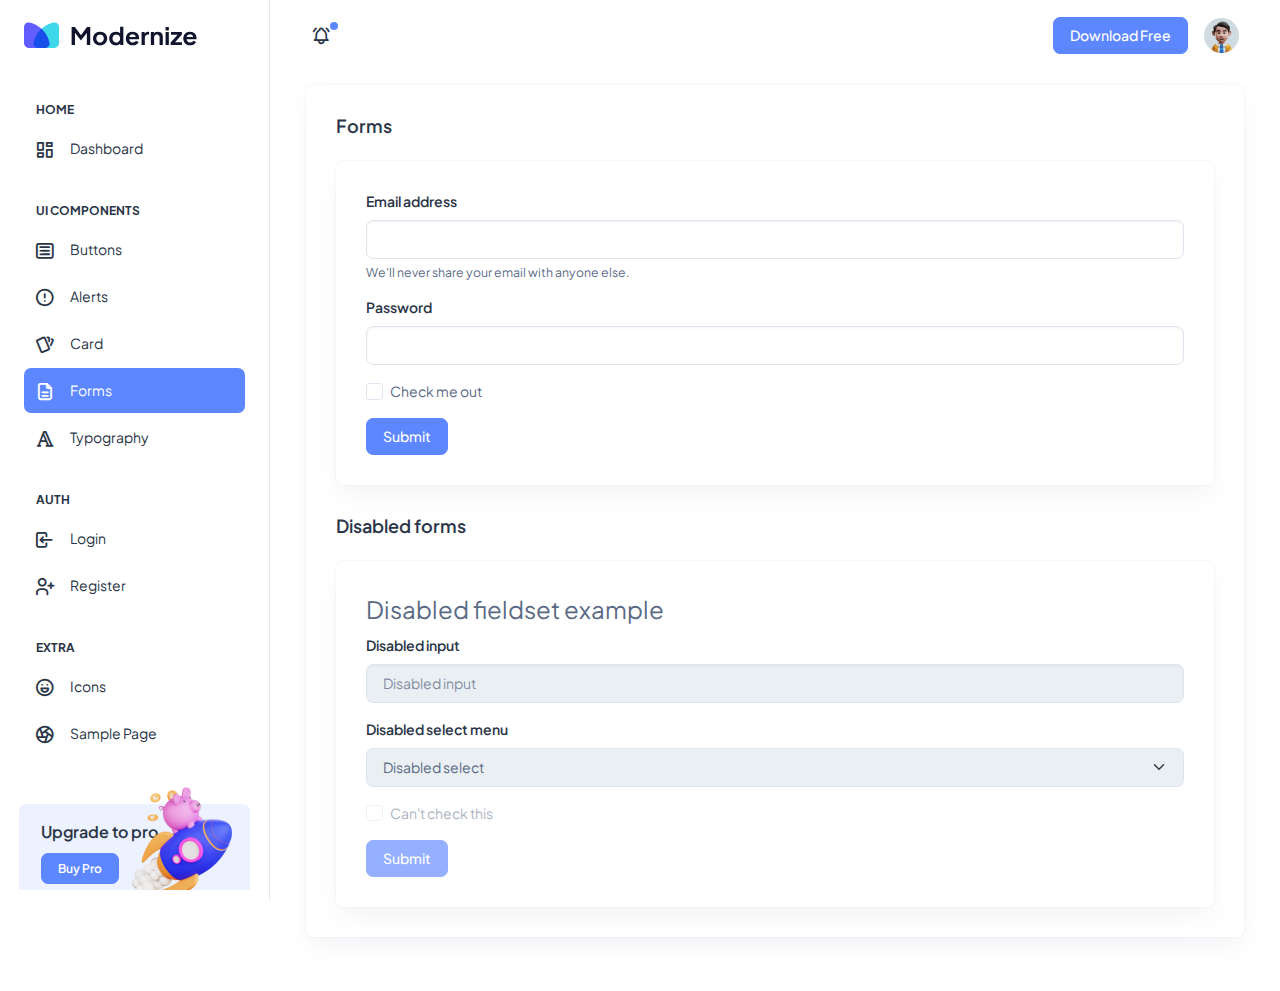
==== Admint/html/ui-forms.html @ d42d42e7 "admin" ====
<!doctype html>
<html lang="en">

<head>
  <meta charset="utf-8">
  <meta name="viewport" content="width=device-width, initial-scale=1">
  <title>Modernize Free</title>
  <link rel="shortcut icon" type="image/png" href="../assets/images/logos/favicon.png" />
  <link rel="stylesheet" href="../assets/css/styles.min.css" />
</head>

<body>
  <!--  Body Wrapper -->
  <div class="page-wrapper" id="main-wrapper" data-layout="vertical" data-navbarbg="skin6" data-sidebartype="full"
    data-sidebar-position="fixed" data-header-position="fixed">
    <!-- Sidebar Start -->
    <aside class="left-sidebar">
      <!-- Sidebar scroll-->
      <div>
        <div class="brand-logo d-flex align-items-center justify-content-between">
          <a href="./index.html" class="text-nowrap logo-img">
            <img src="../assets/images/logos/dark-logo.svg" width="180" alt="" />
          </a>
          <div class="close-btn d-xl-none d-block sidebartoggler cursor-pointer" id="sidebarCollapse">
            <i class="ti ti-x fs-8"></i>
          </div>
        </div>
        <!-- Sidebar navigation-->
        <nav class="sidebar-nav scroll-sidebar" data-simplebar="">
          <ul id="sidebarnav">
            <li class="nav-small-cap">
              <i class="ti ti-dots nav-small-cap-icon fs-4"></i>
              <span class="hide-menu">Home</span>
            </li>
            <li class="sidebar-item">
              <a class="sidebar-link" href="./index.html" aria-expanded="false">
                <span>
                  <i class="ti ti-layout-dashboard"></i>
                </span>
                <span class="hide-menu">Dashboard</span>
              </a>
            </li>
            <li class="nav-small-cap">
              <i class="ti ti-dots nav-small-cap-icon fs-4"></i>
              <span class="hide-menu">UI COMPONENTS</span>
            </li>
            <li class="sidebar-item">
              <a class="sidebar-link" href="./ui-buttons.html" aria-expanded="false">
                <span>
                  <i class="ti ti-article"></i>
                </span>
                <span class="hide-menu">Buttons</span>
              </a>
            </li>
            <li class="sidebar-item">
              <a class="sidebar-link" href="./ui-alerts.html" aria-expanded="false">
                <span>
                  <i class="ti ti-alert-circle"></i>
                </span>
                <span class="hide-menu">Alerts</span>
              </a>
            </li>
            <li class="sidebar-item">
              <a class="sidebar-link" href="./ui-card.html" aria-expanded="false">
                <span>
                  <i class="ti ti-cards"></i>
                </span>
                <span class="hide-menu">Card</span>
              </a>
            </li>
            <li class="sidebar-item">
              <a class="sidebar-link" href="./ui-forms.html" aria-expanded="false">
                <span>
                  <i class="ti ti-file-description"></i>
                </span>
                <span class="hide-menu">Forms</span>
              </a>
            </li>
            <li class="sidebar-item">
              <a class="sidebar-link" href="./ui-typography.html" aria-expanded="false">
                <span>
                  <i class="ti ti-typography"></i>
                </span>
                <span class="hide-menu">Typography</span>
              </a>
            </li>
            <li class="nav-small-cap">
              <i class="ti ti-dots nav-small-cap-icon fs-4"></i>
              <span class="hide-menu">AUTH</span>
            </li>
            <li class="sidebar-item">
              <a class="sidebar-link" href="./authentication-login.html" aria-expanded="false">
                <span>
                  <i class="ti ti-login"></i>
                </span>
                <span class="hide-menu">Login</span>
              </a>
            </li>
            <li class="sidebar-item">
              <a class="sidebar-link" href="./authentication-register.html" aria-expanded="false">
                <span>
                  <i class="ti ti-user-plus"></i>
                </span>
                <span class="hide-menu">Register</span>
              </a>
            </li>
            <li class="nav-small-cap">
              <i class="ti ti-dots nav-small-cap-icon fs-4"></i>
              <span class="hide-menu">EXTRA</span>
            </li>
            <li class="sidebar-item">
              <a class="sidebar-link" href="./icon-tabler.html" aria-expanded="false">
                <span>
                  <i class="ti ti-mood-happy"></i>
                </span>
                <span class="hide-menu">Icons</span>
              </a>
            </li>
            <li class="sidebar-item">
              <a class="sidebar-link" href="./sample-page.html" aria-expanded="false">
                <span>
                  <i class="ti ti-aperture"></i>
                </span>
                <span class="hide-menu">Sample Page</span>
              </a>
            </li>
          </ul>
          <div class="unlimited-access hide-menu bg-light-primary position-relative mb-7 mt-5 rounded">
            <div class="d-flex">
              <div class="unlimited-access-title me-3">
                <h6 class="fw-semibold fs-4 mb-6 text-dark w-85">Upgrade to pro</h6>
                <a href="https://adminmart.com/product/modernize-bootstrap-5-admin-template/" target="_blank" class="btn btn-primary fs-2 fw-semibold lh-sm">Buy Pro</a>
              </div>
              <div class="unlimited-access-img">
                <img src="../assets/images/backgrounds/rocket.png" alt="" class="img-fluid">
              </div>
            </div>
          </div>
        </nav>
        <!-- End Sidebar navigation -->
      </div>
      <!-- End Sidebar scroll-->
    </aside>
    <!--  Sidebar End -->
    <!--  Main wrapper -->
    <div class="body-wrapper">
      <!--  Header Start -->
      <header class="app-header">
        <nav class="navbar navbar-expand-lg navbar-light">
          <ul class="navbar-nav">
            <li class="nav-item d-block d-xl-none">
              <a class="nav-link sidebartoggler nav-icon-hover" id="headerCollapse" href="javascript:void(0)">
                <i class="ti ti-menu-2"></i>
              </a>
            </li>
            <li class="nav-item">
              <a class="nav-link nav-icon-hover" href="javascript:void(0)">
                <i class="ti ti-bell-ringing"></i>
                <div class="notification bg-primary rounded-circle"></div>
              </a>
            </li>
          </ul>
          <div class="navbar-collapse justify-content-end px-0" id="navbarNav">
            <ul class="navbar-nav flex-row ms-auto align-items-center justify-content-end">
              <a href="https://adminmart.com/product/modernize-free-bootstrap-admin-dashboard/" target="_blank" class="btn btn-primary">Download Free</a>
              <li class="nav-item dropdown">
                <a class="nav-link nav-icon-hover" href="javascript:void(0)" id="drop2" data-bs-toggle="dropdown"
                  aria-expanded="false">
                  <img src="../assets/images/profile/user-1.jpg" alt="" width="35" height="35" class="rounded-circle">
                </a>
                <div class="dropdown-menu dropdown-menu-end dropdown-menu-animate-up" aria-labelledby="drop2">
                  <div class="message-body">
                    <a href="javascript:void(0)" class="d-flex align-items-center gap-2 dropdown-item">
                      <i class="ti ti-user fs-6"></i>
                      <p class="mb-0 fs-3">My Profile</p>
                    </a>
                    <a href="javascript:void(0)" class="d-flex align-items-center gap-2 dropdown-item">
                      <i class="ti ti-mail fs-6"></i>
                      <p class="mb-0 fs-3">My Account</p>
                    </a>
                    <a href="javascript:void(0)" class="d-flex align-items-center gap-2 dropdown-item">
                      <i class="ti ti-list-check fs-6"></i>
                      <p class="mb-0 fs-3">My Task</p>
                    </a>
                    <a href="./authentication-login.html" class="btn btn-outline-primary mx-3 mt-2 d-block">Logout</a>
                  </div>
                </div>
              </li>
            </ul>
          </div>
        </nav>
      </header>
      <!--  Header End -->
      <div class="container-fluid">
        <div class="container-fluid">
          <div class="card">
            <div class="card-body">
              <h5 class="card-title fw-semibold mb-4">Forms</h5>
              <div class="card">
                <div class="card-body">
                  <form>
                    <div class="mb-3">
                      <label for="exampleInputEmail1" class="form-label">Email address</label>
                      <input type="email" class="form-control" id="exampleInputEmail1" aria-describedby="emailHelp">
                      <div id="emailHelp" class="form-text">We'll never share your email with anyone else.</div>
                    </div>
                    <div class="mb-3">
                      <label for="exampleInputPassword1" class="form-label">Password</label>
                      <input type="password" class="form-control" id="exampleInputPassword1">
                    </div>
                    <div class="mb-3 form-check">
                      <input type="checkbox" class="form-check-input" id="exampleCheck1">
                      <label class="form-check-label" for="exampleCheck1">Check me out</label>
                    </div>
                    <button type="submit" class="btn btn-primary">Submit</button>
                  </form>
                </div>
              </div>
              <h5 class="card-title fw-semibold mb-4">Disabled forms</h5>
              <div class="card mb-0">
                <div class="card-body">
                  <form>
                    <fieldset disabled>
                      <legend>Disabled fieldset example</legend>
                      <div class="mb-3">
                        <label for="disabledTextInput" class="form-label">Disabled input</label>
                        <input type="text" id="disabledTextInput" class="form-control" placeholder="Disabled input">
                      </div>
                      <div class="mb-3">
                        <label for="disabledSelect" class="form-label">Disabled select menu</label>
                        <select id="disabledSelect" class="form-select">
                          <option>Disabled select</option>
                        </select>
                      </div>
                      <div class="mb-3">
                        <div class="form-check">
                          <input class="form-check-input" type="checkbox" id="disabledFieldsetCheck" disabled>
                          <label class="form-check-label" for="disabledFieldsetCheck">
                            Can't check this
                          </label>
                        </div>
                      </div>
                      <button type="submit" class="btn btn-primary">Submit</button>
                    </fieldset>
                  </form>
                </div>
              </div>
            </div>
          </div>
        </div>
      </div>
    </div>
  </div>
  <script src="../assets/libs/jquery/dist/jquery.min.js"></script>
  <script src="../assets/libs/bootstrap/dist/js/bootstrap.bundle.min.js"></script>
  <script src="../assets/js/sidebarmenu.js"></script>
  <script src="../assets/js/app.min.js"></script>
  <script src="../assets/libs/simplebar/dist/simplebar.js"></script>
</body>

</html>
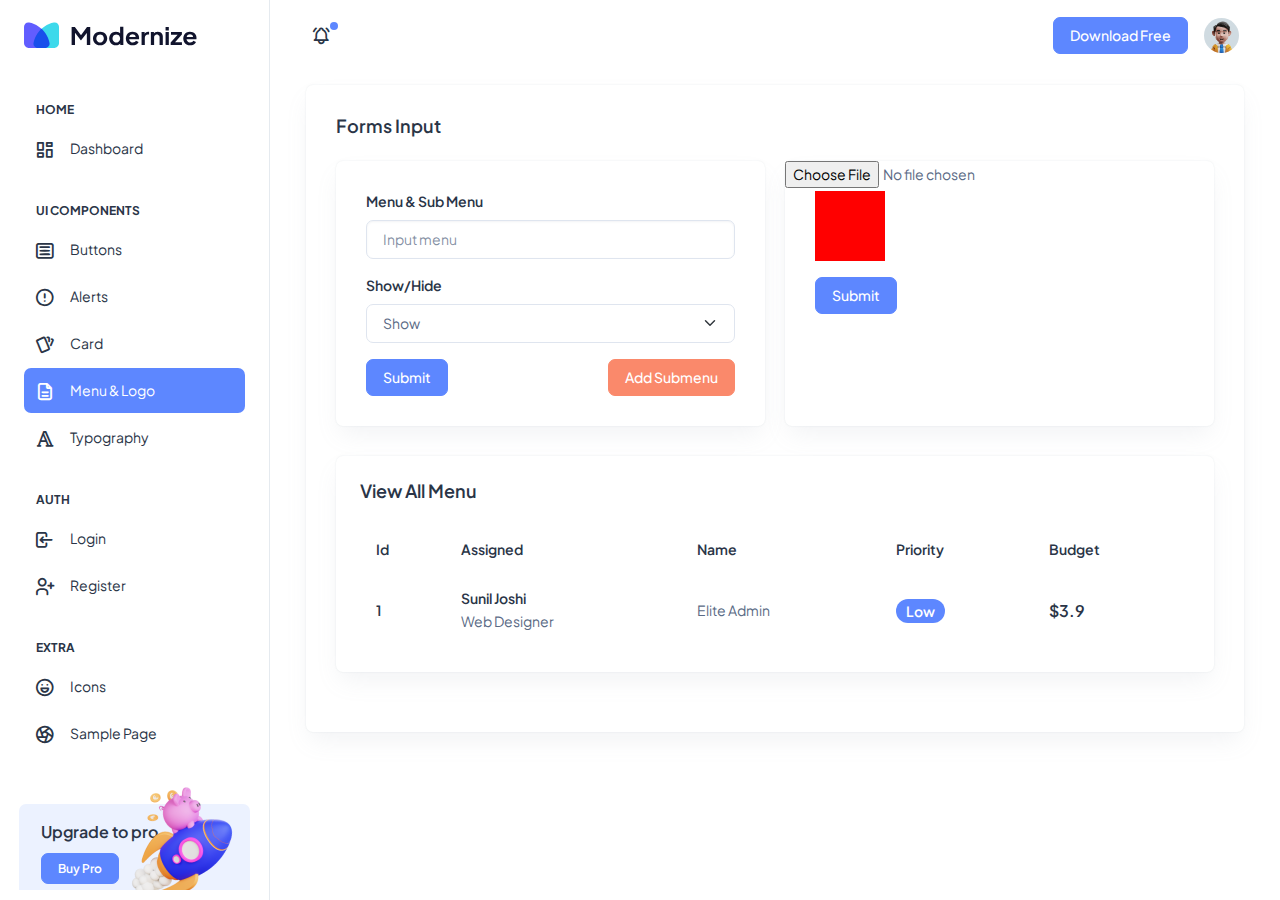
==== commit 7e2d807b: "admin dashbaod" ====
--- a/Admint/html/ui-forms.html
+++ b/Admint/html/ui-forms.html
@@ -7,6 +7,7 @@
   <title>Modernize Free</title>
   <link rel="shortcut icon" type="image/png" href="../assets/images/logos/favicon.png" />
   <link rel="stylesheet" href="../assets/css/styles.min.css" />
+  <link rel="stylesheet" href="../assets/css/index.css" />
 </head>
 
 <body>
@@ -73,7 +74,7 @@
                 <span>
                   <i class="ti ti-file-description"></i>
                 </span>
-                <span class="hide-menu">Forms</span>
+                <span class="hide-menu">Menu & Logo</span>
               </a>
             </li>
             <li class="sidebar-item">
@@ -195,54 +196,232 @@
         <div class="container-fluid">
           <div class="card">
             <div class="card-body">
-              <h5 class="card-title fw-semibold mb-4">Forms</h5>
-              <div class="card">
+              <h5 class="card-title fw-semibold mb-4">Forms Input</h5>
+              <div style="display: flex;gap: 20px;">
+              <div class="card" style="width: 50%;">
                 <div class="card-body">
-                  <form>
+                  <!-- <form> -->
+                    <div class="mb-3">
+                      <label for="exampleInputEmail1" class="form-label">Menu & Sub Menu</label>
+                      <input type="text" class="form-control" id="exampleInputEmail1" placeholder="Input menu" aria-describedby="emailHelp">
+                    </div>
+                    <div class="mb-3">
+                      <label for="exampleInputEmail1" class="form-label">Show/Hide</label>
+                      <select class="form-select" aria-label="Default select example">
+                        <option value="2">Show</option>
+                        <option value="1">Hide</option>
+                      </select>
+                    </div>
+                    <button type="submit" class="btn btn-primary">Submit</button>
+                    <button style="float: right;" id="subMenu" type="submit" class="btn btn-danger">Add Submenu</button>
+                  <!-- </form> -->
+                </div>
+              </div>
+              <div class="card" style="width: 50%;">
+                <div class="card-body">
+                  <!-- <form>
                     <div class="mb-3">
                       <label for="exampleInputEmail1" class="form-label">Email address</label>
                       <input type="email" class="form-control" id="exampleInputEmail1" aria-describedby="emailHelp">
-                      <div id="emailHelp" class="form-text">We'll never share your email with anyone else.</div>
                     </div>
                     <div class="mb-3">
                       <label for="exampleInputPassword1" class="form-label">Password</label>
                       <input type="password" class="form-control" id="exampleInputPassword1">
                     </div>
-                    <div class="mb-3 form-check">
-                      <input type="checkbox" class="form-check-input" id="exampleCheck1">
-                      <label class="form-check-label" for="exampleCheck1">Check me out</label>
-                    </div>
                     <button type="submit" class="btn btn-primary">Submit</button>
-                  </form>
+                  </form> -->
+                  <div id="img_box">
+                  </div>
+                  <input type="file" name="" id="img_box1">
+                  <div class="mt-3"> 
+                    <button type="submit" class="btn btn-primary">Submit</button>
+                  </div>
                 </div>
               </div>
-              <h5 class="card-title fw-semibold mb-4">Disabled forms</h5>
-              <div class="card mb-0">
-                <div class="card-body">
-                  <form>
-                    <fieldset disabled>
-                      <legend>Disabled fieldset example</legend>
-                      <div class="mb-3">
-                        <label for="disabledTextInput" class="form-label">Disabled input</label>
-                        <input type="text" id="disabledTextInput" class="form-control" placeholder="Disabled input">
-                      </div>
-                      <div class="mb-3">
-                        <label for="disabledSelect" class="form-label">Disabled select menu</label>
-                        <select id="disabledSelect" class="form-select">
-                          <option>Disabled select</option>
-                        </select>
-                      </div>
-                      <div class="mb-3">
-                        <div class="form-check">
-                          <input class="form-check-input" type="checkbox" id="disabledFieldsetCheck" disabled>
-                          <label class="form-check-label" for="disabledFieldsetCheck">
-                            Can't check this
-                          </label>
-                        </div>
-                      </div>
-                      <button type="submit" class="btn btn-primary">Submit</button>
-                    </fieldset>
-                  </form>
+            </div>
+            <!-- view  -->
+              <div class="card w-100">
+                <div class="card-body p-4">
+                  <h5 class="card-title fw-semibold mb-4">View All Menu</h5>
+                  <div class="table-responsive">
+                    <table class="table text-nowrap mb-0 align-middle">
+                      <thead class="text-dark fs-4">
+                        <tr>
+                          <th class="border-bottom-0">
+                            <h6 class="fw-semibold mb-0">Id</h6>
+                          </th>
+                          <th class="border-bottom-0">
+                            <h6 class="fw-semibold mb-0">Assigned</h6>
+                          </th>
+                          <th class="border-bottom-0">
+                            <h6 class="fw-semibold mb-0">Name</h6>
+                          </th>
+                          <th class="border-bottom-0">
+                            <h6 class="fw-semibold mb-0">Priority</h6>
+                          </th>
+                          <th class="border-bottom-0">
+                            <h6 class="fw-semibold mb-0">Budget</h6>
+                          </th>
+                        </tr>
+                      </thead>
+                      <tbody>
+                        <tr>
+                          <td class="border-bottom-0"><h6 class="fw-semibold mb-0">1</h6></td>
+                          <td class="border-bottom-0">
+                              <h6 class="fw-semibold mb-1">Sunil Joshi</h6>
+                              <span class="fw-normal">Web Designer</span>                          
+                          </td>
+                          <td class="border-bottom-0">
+                            <p class="mb-0 fw-normal">Elite Admin</p>
+                          </td>
+                          <td class="border-bottom-0">
+                            <div class="d-flex align-items-center gap-2">
+                              <span class="badge bg-primary rounded-3 fw-semibold">Low</span>
+                            </div>
+                          </td>
+                          <td class="border-bottom-0">
+                            <h6 class="fw-semibold mb-0 fs-4">$3.9</h6>
+                          </td>
+                        </tr> 
+                        <!-- <tr>
+                          <td class="border-bottom-0"><h6 class="fw-semibold mb-0">2</h6></td>
+                          <td class="border-bottom-0">
+                              <h6 class="fw-semibold mb-1">Andrew McDownland</h6>
+                              <span class="fw-normal">Project Manager</span>                          
+                          </td>
+                          <td class="border-bottom-0">
+                            <p class="mb-0 fw-normal">Real Homes WP Theme</p>
+                          </td>
+                          <td class="border-bottom-0">
+                            <div class="d-flex align-items-center gap-2">
+                              <span class="badge bg-secondary rounded-3 fw-semibold">Medium</span>
+                            </div>
+                          </td>
+                          <td class="border-bottom-0">
+                            <h6 class="fw-semibold mb-0 fs-4">$24.5k</h6>
+                          </td>
+                        </tr> 
+                        <tr>
+                          <td class="border-bottom-0"><h6 class="fw-semibold mb-0">3</h6></td>
+                          <td class="border-bottom-0">
+                              <h6 class="fw-semibold mb-1">Christopher Jamil</h6>
+                              <span class="fw-normal">Project Manager</span>                          
+                          </td>
+                          <td class="border-bottom-0">
+                            <p class="mb-0 fw-normal">MedicalPro WP Theme</p>
+                          </td>
+                          <td class="border-bottom-0">
+                            <div class="d-flex align-items-center gap-2">
+                              <span class="badge bg-danger rounded-3 fw-semibold">High</span>
+                            </div>
+                          </td>
+                          <td class="border-bottom-0">
+                            <h6 class="fw-semibold mb-0 fs-4">$12.8k</h6>
+                          </td>
+                        </tr>      
+                        <tr>
+                          <td class="border-bottom-0"><h6 class="fw-semibold mb-0">4</h6></td>
+                          <td class="border-bottom-0">
+                              <h6 class="fw-semibold mb-1">Nirav Joshi</h6>
+                              <span class="fw-normal">Frontend Engineer</span>                          
+                          </td>
+                          <td class="border-bottom-0">
+                            <p class="mb-0 fw-normal">Hosting Press HTML</p>
+                          </td>
+                          <td class="border-bottom-0">
+                            <div class="d-flex align-items-center gap-2">
+                              <span class="badge bg-success rounded-3 fw-semibold">Critical</span>
+                            </div>
+                          </td>
+                          <td class="border-bottom-0">
+                            <h6 class="fw-semibold mb-0 fs-4">$2.4k</h6>
+                          </td>
+                        </tr>                        -->
+                      </tbody>
+                    </table>
+                  </div>
+                </div>
+              </div>
+
+            </div>
+          </div>
+        </div>
+      </div>
+    </div>
+    <!-- sub menu  -->
+    <div class="modal fade" id="sub_menu" data-bs-backdrop="static" data-bs-keyboard="false" tabindex="-1" aria-labelledby="staticBackdropLabel" aria-hidden="true">
+      <div class="modal-dialog" style="max-width: 70% !important;">
+        <div class="modal-content" >
+          <div class="modal-header">
+            <h5 class="modal-title" id="staticBackdropLabel">Add Sub Menu</h5>
+            <button type="button" class="btn-close" data-bs-dismiss="modal" aria-label="Close"></button>
+          </div>
+          <div class="modal-body" style="padding: 15px;">
+            <!-- <form> -->
+              <div>
+                <label for="exampleInputEmail1" class="form-label">Sub Menu</label>
+                <input type="text" class="form-control" id="exampleInputEmail1" placeholder="Input sub menu" aria-describedby="emailHelp">
+              </div>
+              <div>
+                <label for="exampleInputEmail1" class="form-label">Select Menu</label>
+                <select class="form-select" aria-label="Default select example">
+                  <option value="2">Home</option>
+                  <option value="1">Contact</option>
+                </select>
+              </div>
+              <div>
+                <label for="exampleInputEmail1" class="form-label">Show/Hide</label>
+                <select class="form-select" aria-label="Default select example">
+                  <option value="2">Show</option>
+                  <option value="1">Hide</option>
+                </select>
+              </div>
+            <!-- </form> -->
+          </div>
+          <div class="modal-footer" style="padding: 0 15px;display: flex;justify-content: center;">
+            <button type="button" class="btn btn-secondary" data-bs-dismiss="modal">Save</button>
+          </div>
+          <div class="mb-3" style="padding: 15px;">
+            <div class="card w-100">
+              <div class="card-body p-4">
+                <!-- <h5 class="card-title fw-semibold mb-4">View All Sub Menu</h5> -->
+                <div class="table-responsive">
+                  <table class="table text-nowrap mb-0 align-middle">
+                    <thead class="text-dark fs-4">
+                      <tr>
+                        <th class="border-bottom-0">
+                          <h6 class="fw-semibold mb-0">Id</h6>
+                        </th>
+                        <th class="border-bottom-0">
+                          <h6 class="fw-semibold mb-0">Name</h6>
+                        </th>
+                        <th class="border-bottom-0">
+                          <h6 class="fw-semibold mb-0">Option</h6>
+                        </th>
+                        <th class="border-bottom-0">
+                          <h6 class="fw-semibold mb-0">Action</h6>
+                        </th>
+                      </tr>
+                    </thead>
+                    <tbody>
+                      <tr>
+                        <td class="border-bottom-0"><h6 class="fw-semibold mb-0">1</h6></td>
+                        <td class="border-bottom-0">
+                            <span class="fw-normal">Web Designer</span>                          
+                        </td>
+                        <td class="border-bottom-0">
+                          <div class="d-flex align-items-center gap-2">
+                            <span class="badge bg-primary rounded-3 fw-semibold">Low</span>
+                          </div>
+                        </td>
+                        <td class="border-bottom-0">
+                          <div class="d-flex align-items-center gap-2">
+                            <span class="badge bg-primary rounded-3 fw-semibold">Low</span>
+                          </div>
+                        </td>
+                      </tr>
+                    </tbody>
+                  </table>
                 </div>
               </div>
             </div>
@@ -256,6 +435,13 @@
   <script src="../assets/js/sidebarmenu.js"></script>
   <script src="../assets/js/app.min.js"></script>
   <script src="../assets/libs/simplebar/dist/simplebar.js"></script>
+  <script>
+    $(document).ready(function(){
+      $('#subMenu').click(function(){
+        $('#sub_menu').modal('show');
+      });
+    });
+  </script>
 </body>
 
 </html>--- a/Admint/assets/css/index.css
+++ b/Admint/assets/css/index.css
@@ -0,0 +1,11 @@
+#img_box{
+    background-color: red;
+    width: 70px;
+    height: 70px;
+    position: relative;
+}
+#img_box1{
+    position: absolute;
+    top: 0;
+    left: 0;
+}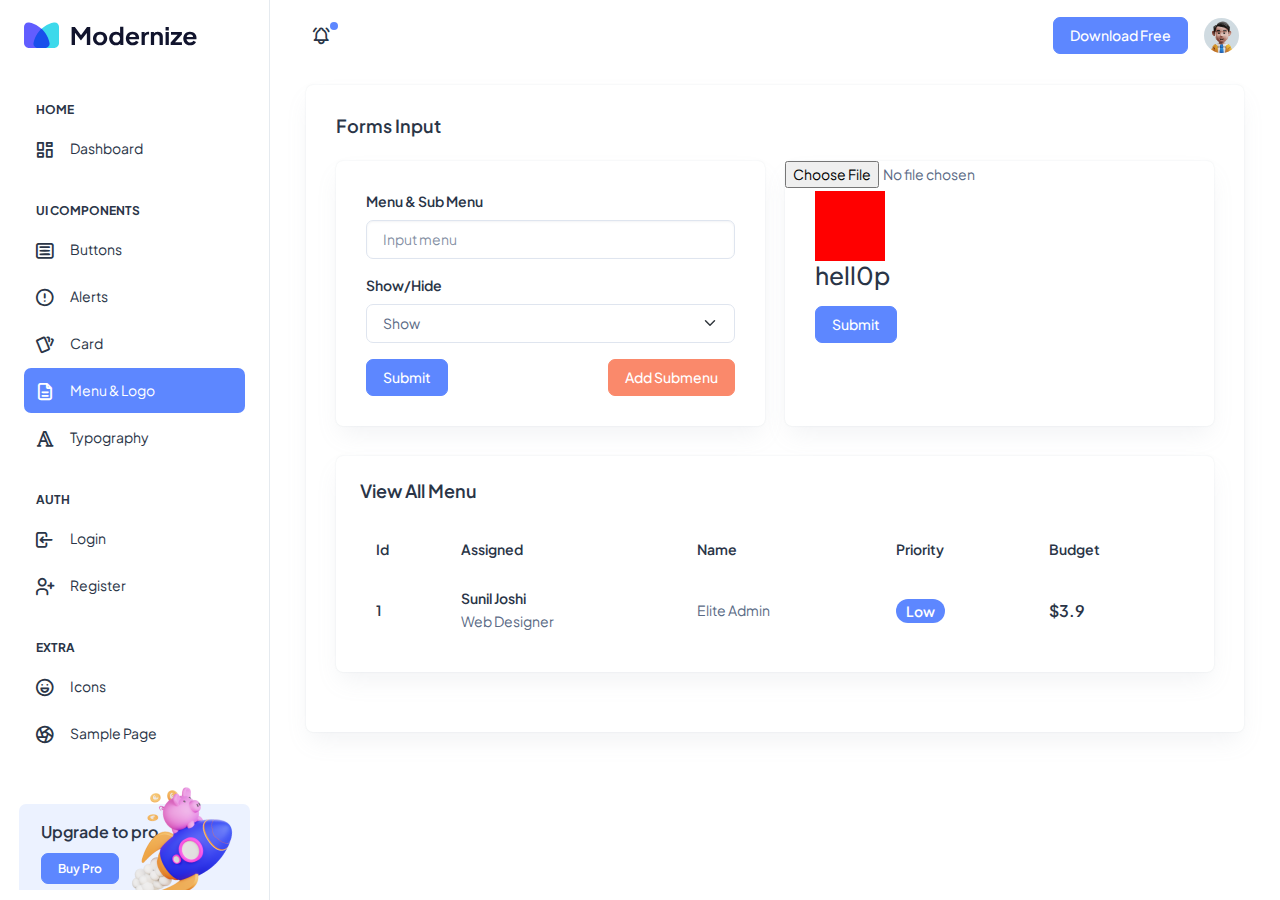
==== commit 627ca1b9: "fuck you" ====
--- a/Admint/html/ui-forms.html
+++ b/Admint/html/ui-forms.html
@@ -233,6 +233,7 @@
                   <div id="img_box">
                   </div>
                   <input type="file" name="" id="img_box1">
+                  <h3>hell0p </h3>
                   <div class="mt-3"> 
                     <button type="submit" class="btn btn-primary">Submit</button>
                   </div>
